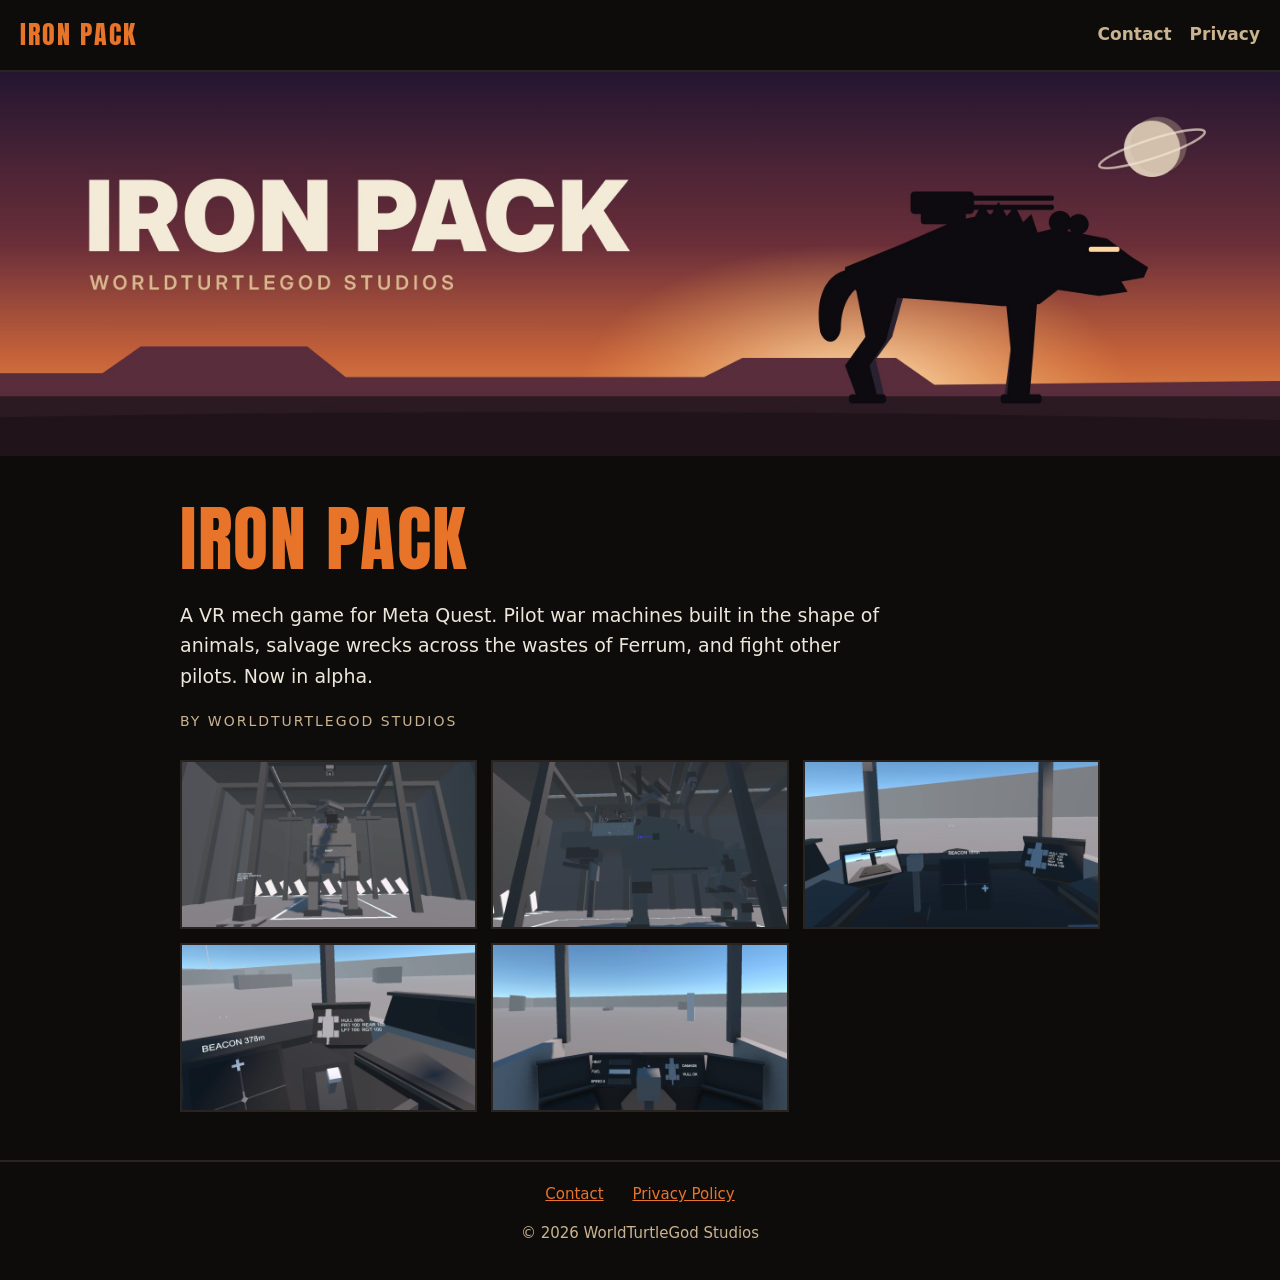
==== index.html @ 3b8ad571 "Iron Pack studio site" ====
<!doctype html><html lang="en"><head><meta charset="utf-8"><meta name="viewport" content="width=device-width,initial-scale=1">
<title>Iron Pack — VR mech game for Meta Quest</title><meta name="description" content="A VR mech game for Meta Quest by WorldTurtleGod Studios."><link rel="icon" href="favicon.png"><link rel="apple-touch-icon" href="apple-touch-icon.png">
<link rel="preconnect" href="https://fonts.googleapis.com"><link rel="preconnect" href="https://fonts.gstatic.com" crossorigin>
<link href="https://fonts.googleapis.com/css2?family=Anton&display=swap" rel="stylesheet"><link rel="stylesheet" href="style.css"></head><body>
<header><a class="mark" href="./">IRON PACK</a><nav><a href="contact/">Contact</a><a href="privacy/">Privacy</a></nav></header>
<img class="hero" src="img/hero.jpg" width="3000" height="900" alt="Iron Pack — hyena-shaped mech silhouette at sunset with a ringed moon"><main><h1>IRON PACK</h1><p class="lead">A VR mech game for Meta Quest. Pilot war machines built in the shape of animals, salvage wrecks across the wastes of Ferrum, and fight other pilots. Now in alpha.</p><p class="by">By WorldTurtleGod Studios</p><div class="grid"><img src="img/shot1.jpg" width="1024" height="576" loading="lazy" alt="Iron Pack screenshot 1"><img src="img/shot2.jpg" width="1024" height="576" loading="lazy" alt="Iron Pack screenshot 2"><img src="img/shot3.jpg" width="1024" height="576" loading="lazy" alt="Iron Pack screenshot 3"><img src="img/shot4.jpg" width="1024" height="576" loading="lazy" alt="Iron Pack screenshot 4"><img src="img/shot5.jpg" width="1024" height="576" loading="lazy" alt="Iron Pack screenshot 5"></div></main>
<footer><a href="contact/">Contact</a> <a href="privacy/">Privacy Policy</a><p>&copy; 2026 WorldTurtleGod Studios</p></footer></body></html>
---- style.css ----
*{box-sizing:border-box}body{margin:0;background:#0E0C0B;color:#EDE6DA;font:17px/1.6 system-ui,-apple-system,Segoe UI,Roboto,sans-serif}
a{color:#E8742A}a:hover{color:#C9B48F}
header{display:flex;align-items:center;justify-content:space-between;padding:14px 20px;border-bottom:2px solid #2a2420}
.mark{font-family:Anton,Impact,sans-serif;font-size:26px;letter-spacing:2px;color:#E8742A;text-decoration:none}
nav a{color:#C9B48F;text-decoration:none;margin-left:18px;font-weight:600}
.hero{display:block;width:100%;height:auto}
main{max-width:960px;margin:0 auto;padding:28px 20px 48px}
h1,h2{font-family:Anton,Impact,sans-serif;font-weight:400;letter-spacing:1.5px;color:#E8742A;line-height:1.15}
h1{font-size:clamp(40px,8vw,72px);margin:.2em 0}h2{font-size:28px;margin-top:1.6em}
.by{color:#C9B48F;font-size:14px;letter-spacing:2px;text-transform:uppercase}
.lead{font-size:19px;max-width:720px}
.grid{display:grid;grid-template-columns:repeat(auto-fit,minmax(280px,1fr));gap:14px;margin-top:28px}
.grid img{width:100%;height:auto;display:block;border:2px solid #2a2420}
strong{color:#C9B48F}
footer{border-top:2px solid #2a2420;padding:20px;text-align:center;font-size:15px;color:#C9B48F}
footer a{margin:0 12px}
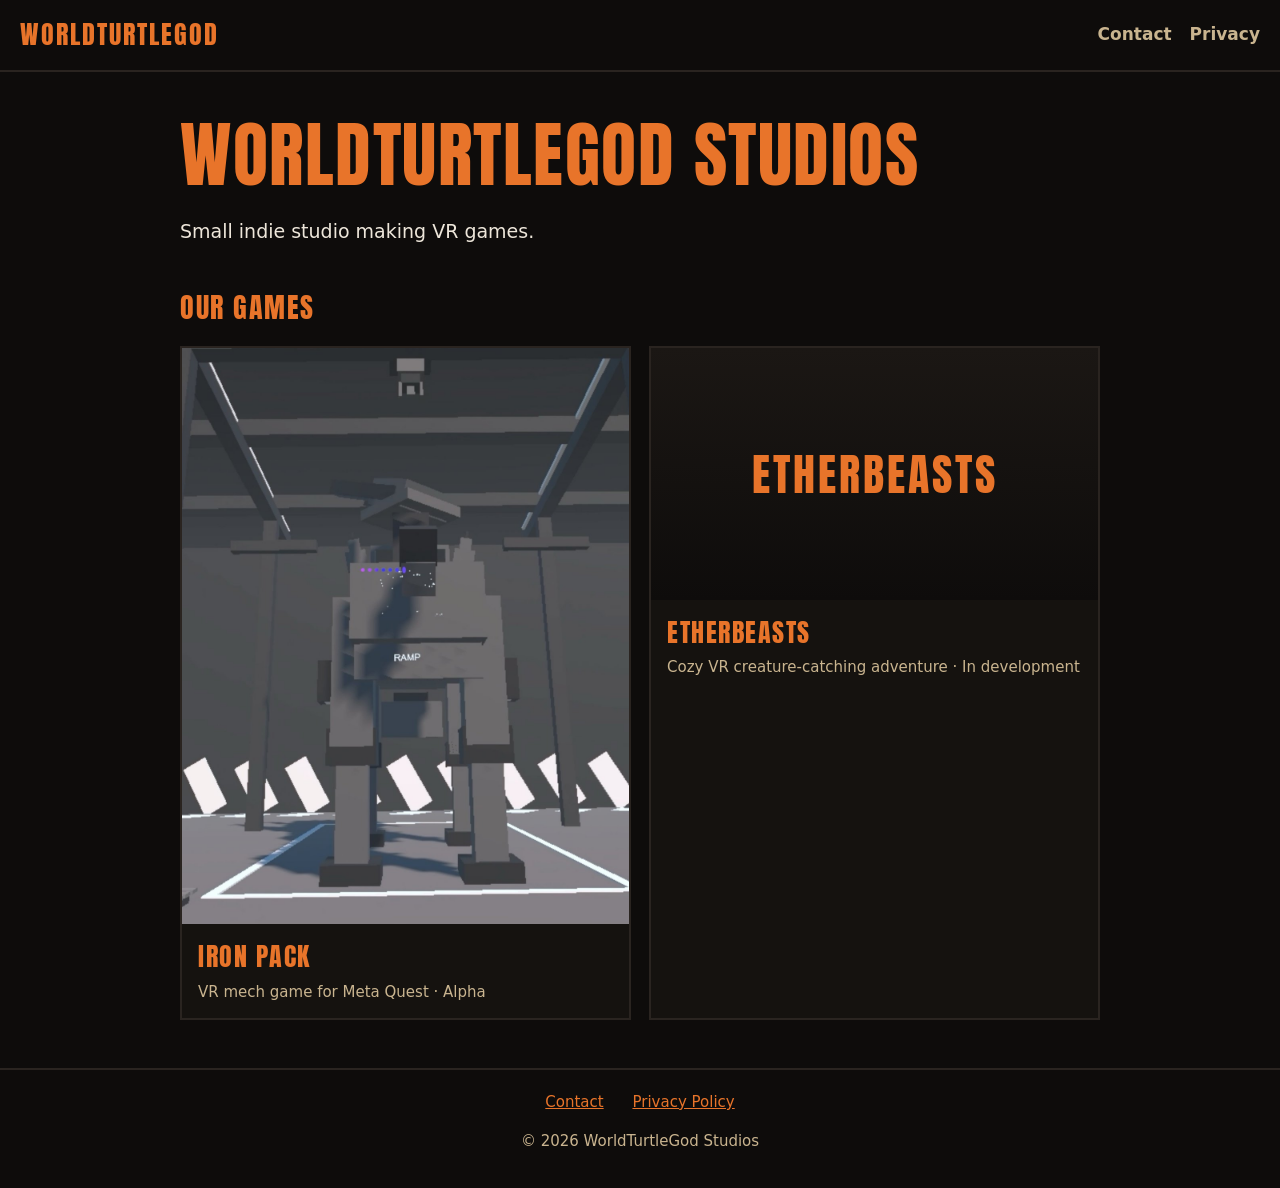
==== commit 7a6f4319: "Studio home + /ironpack/ + /etherbeasts/" ====
--- a/index.html
+++ b/index.html
@@ -1,7 +1,9 @@
 <!doctype html><html lang="en"><head><meta charset="utf-8"><meta name="viewport" content="width=device-width,initial-scale=1">
-<title>Iron Pack — VR mech game for Meta Quest</title><meta name="description" content="A VR mech game for Meta Quest by WorldTurtleGod Studios."><link rel="icon" href="favicon.png"><link rel="apple-touch-icon" href="apple-touch-icon.png">
-<link rel="preconnect" href="https://fonts.googleapis.com"><link rel="preconnect" href="https://fonts.gstatic.com" crossorigin>
-<link href="https://fonts.googleapis.com/css2?family=Anton&display=swap" rel="stylesheet"><link rel="stylesheet" href="style.css"></head><body>
-<header><a class="mark" href="./">IRON PACK</a><nav><a href="contact/">Contact</a><a href="privacy/">Privacy</a></nav></header>
-<img class="hero" src="img/hero.jpg" width="3000" height="900" alt="Iron Pack — hyena-shaped mech silhouette at sunset with a ringed moon"><main><h1>IRON PACK</h1><p class="lead">A VR mech game for Meta Quest. Pilot war machines built in the shape of animals, salvage wrecks across the wastes of Ferrum, and fight other pilots. Now in alpha.</p><p class="by">By WorldTurtleGod Studios</p><div class="grid"><img src="img/shot1.jpg" width="1024" height="576" loading="lazy" alt="Iron Pack screenshot 1"><img src="img/shot2.jpg" width="1024" height="576" loading="lazy" alt="Iron Pack screenshot 2"><img src="img/shot3.jpg" width="1024" height="576" loading="lazy" alt="Iron Pack screenshot 3"><img src="img/shot4.jpg" width="1024" height="576" loading="lazy" alt="Iron Pack screenshot 4"><img src="img/shot5.jpg" width="1024" height="576" loading="lazy" alt="Iron Pack screenshot 5"></div></main>
-<footer><a href="contact/">Contact</a> <a href="privacy/">Privacy Policy</a><p>&copy; 2026 WorldTurtleGod Studios</p></footer></body></html>+<title>WorldTurtleGod Studios</title><meta name="description" content="WorldTurtleGod Studios — makers of Iron Pack and Etherbeasts."><link rel="icon" href="favicon.png"><link rel="apple-touch-icon" href="apple-touch-icon.png">
+<link rel="preconnect" href="https://fonts.googleapis.com"><link rel="preconnect" href="https://fonts.gstatic.com" crossorigin><link href="https://fonts.googleapis.com/css2?family=Anton&display=swap" rel="stylesheet"><link rel="stylesheet" href="style.css"></head><body>
+<header><a class="mark" href="./">WORLDTURTLEGOD</a><nav><a href="contact/">Contact</a><a href="privacy/">Privacy</a></nav></header>
+<main><h1>WORLDTURTLEGOD STUDIOS</h1><p class="lead">Small indie studio making VR games.</p><h2>OUR GAMES</h2><div class="cards">
+<a class="card" href="ironpack/"><img src="img/shot1.jpg" width="1024" height="576" alt="Iron Pack screenshot"><span class="ct">IRON PACK</span><span class="cs">VR mech game for Meta Quest · Alpha</span></a>
+<a class="card" href="etherbeasts/"><span class="tx">ETHERBEASTS</span><span class="ct">ETHERBEASTS</span><span class="cs">Cozy VR creature-catching adventure · In development</span></a>
+</div></main>
+<footer><a href="contact/">Contact</a> <a href="privacy/">Privacy Policy</a><p>&copy; 2026 WorldTurtleGod Studios</p></footer></body></html>
--- a/style.css
+++ b/style.css
@@ -13,4 +13,13 @@
 .grid img{width:100%;height:auto;display:block;border:2px solid #2a2420}
 strong{color:#C9B48F}
 footer{border-top:2px solid #2a2420;padding:20px;text-align:center;font-size:15px;color:#C9B48F}
-footer a{margin:0 12px}+footer a{margin:0 12px}.cards{display:grid;grid-template-columns:repeat(auto-fit,minmax(280px,1fr));gap:18px;margin-top:18px}
+.card{display:flex;flex-direction:column;text-decoration:none;color:#EDE6DA;border:2px solid #2a2420;background:#15120f}
+.card:hover{border-color:#E8742A;color:#EDE6DA}
+.card img,.card .tx{width:100%;aspect-ratio:16/9;display:block;object-fit:cover}
+.card .tx{display:flex;align-items:center;justify-content:center;font-family:Anton,Impact,sans-serif;font-size:clamp(28px,5vw,44px);letter-spacing:3px;color:#E8742A;background:linear-gradient(#1b1714,#0E0C0B)}
+.ct{font-family:Anton,Impact,sans-serif;font-size:26px;letter-spacing:1.5px;color:#E8742A;padding:12px 16px 0}
+.cs{color:#C9B48F;font-size:15px;padding:2px 16px 14px}
+.txhero{display:flex;align-items:center;justify-content:center;min-height:clamp(160px,30vw,300px);background:linear-gradient(#1b1714,#0E0C0B);border-bottom:2px solid #2a2420}
+.txhero span{font-family:Anton,Impact,sans-serif;font-size:clamp(48px,11vw,120px);letter-spacing:4px;color:#E8742A}
+.tag{display:inline-block;border:2px solid #C9B48F;color:#C9B48F;padding:2px 10px;font-size:13px;letter-spacing:2px;text-transform:uppercase;margin:0}
